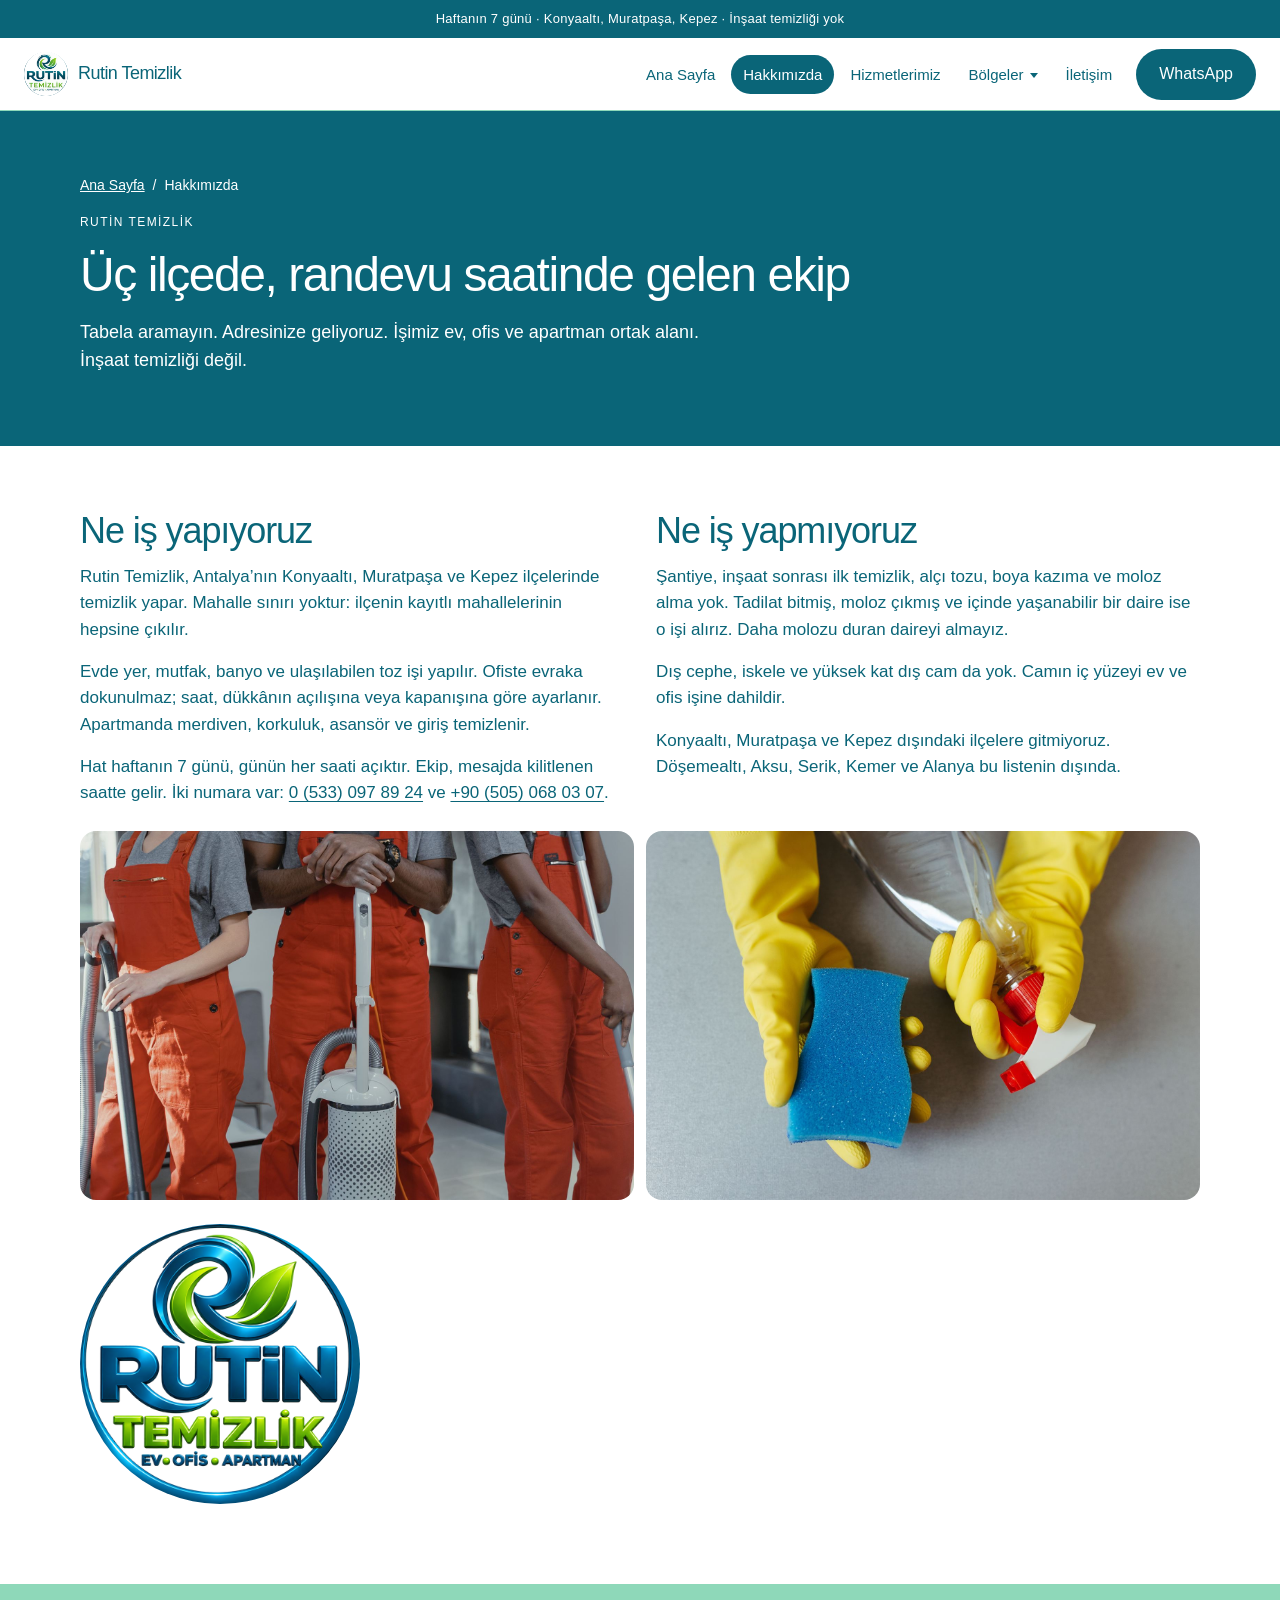
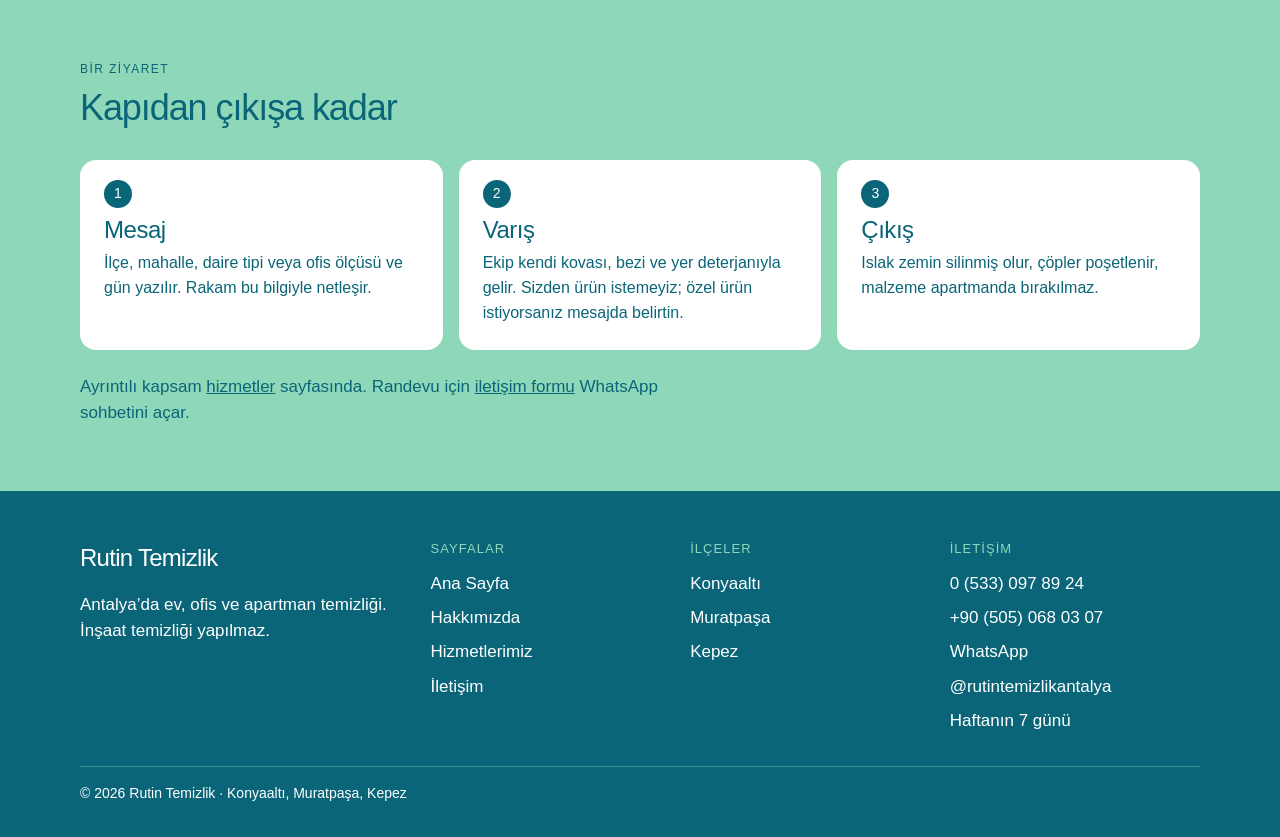
==== hakkimizda/index.html @ 401fe694 "Add files via upload" ====
<!DOCTYPE html>
<html lang="tr">
<head>
  <meta charset="utf-8">
  <meta name="viewport" content="width=device-width, initial-scale=1">
  <title>Hakkımızda | Rutin Temizlik Antalya</title>
  <meta name="description" content="Rutin Temizlik, Antalya’da Konyaaltı, Muratpaşa ve Kepez’de ev, ofis ve apartman temizliği yapar. Haftanın 7 günü.">
  <link rel="canonical" href="https://ALANADINIZ/hakkimizda/">
  <meta name="robots" content="index, follow">
  <meta name="theme-color" content="#0A6578">
  <meta property="og:type" content="website">
  <meta property="og:locale" content="tr_TR">
  <meta property="og:site_name" content="Rutin Temizlik">
  <meta property="og:title" content="Hakkımızda | Rutin Temizlik Antalya">
  <meta property="og:description" content="Rutin Temizlik, Antalya’da Konyaaltı, Muratpaşa ve Kepez’de ev, ofis ve apartman temizliği yapar. Haftanın 7 günü.">
  <meta property="og:url" content="https://ALANADINIZ/hakkimizda/">
  <meta property="og:image" content="https://ALANADINIZ/assets/images/temizlik-ekibi.jpg">
  <meta name="twitter:card" content="summary_large_image">
  <meta name="twitter:image" content="https://ALANADINIZ/assets/images/temizlik-ekibi.jpg">
  <meta name="twitter:title" content="Hakkımızda | Rutin Temizlik Antalya">
  <meta name="twitter:description" content="Rutin Temizlik, Antalya’da Konyaaltı, Muratpaşa ve Kepez’de ev, ofis ve apartman temizliği yapar. Haftanın 7 günü.">
  <link rel="icon" href="../assets/favicon.ico" sizes="any">
  <link rel="icon" type="image/png" sizes="32x32" href="../assets/favicon-32x32.png">
  <link rel="icon" type="image/png" sizes="16x16" href="../assets/favicon-16x16.png">
  <link rel="apple-touch-icon" href="../assets/apple-touch-icon.png">
  <link rel="manifest" href="../site.webmanifest">
  <link rel="stylesheet" href="../css/style.css">
  <script type="application/ld+json">
  {
    "@context": "https://schema.org",
    "@type": "BreadcrumbList",
    "itemListElement": [
      { "@type": "ListItem", "position": 1, "name": "Ana Sayfa", "item": "https://ALANADINIZ/" },
      { "@type": "ListItem", "position": 2, "name": "Hakkımızda", "item": "https://ALANADINIZ/hakkimizda/" }
    ]
  }
  </script>
</head>
<body data-page="about">
  <a class="skip" href="#icerik">İçeriğe geç</a>
  <div class="sticky-wrap">
    <p class="topbar">Haftanın 7 günü · Konyaaltı, Muratpaşa, Kepez · İnşaat temizliği yok</p>
    <header class="site-header">
      <a class="logo" href="../">
        <span class="logo-frame"><img src="../assets/logo-nav.png" width="192" height="192" alt=""></span>
        <span>Rutin Temizlik</span>
      </a>
      <button class="nav-toggle" type="button" aria-expanded="false" aria-controls="menu">Menü</button>
      <nav class="nav" id="menu" aria-label="Ana menü">
        <a href="../" data-nav="home">Ana Sayfa</a>
        <a href="../hakkimizda/" data-nav="about">Hakkımızda</a>
        <a href="../hizmetlerimiz/" data-nav="services">Hizmetlerimiz</a>
        <details class="nav-sub">
          <summary>Bölgeler</summary>
          <div class="nav-sub-panel">
            <a href="../konyaalti/" data-nav="konyaalti">Konyaaltı</a>
            <a href="../muratpasa/" data-nav="muratpasa">Muratpaşa</a>
            <a href="../kepez/" data-nav="kepez">Kepez</a>
          </div>
        </details>
        <a href="../iletisim/" data-nav="contact">İletişim</a>
      </nav>
      <a class="btn btn-fill header-cta" href="https://wa.me/905330978924" target="_blank" rel="noopener noreferrer">WhatsApp</a>
    </header>
  </div>
  <main id="icerik">
    <section class="page-hero">
      <div class="wrap">
        <nav class="breadcrumb" aria-label="Sayfa yolu">
          <a href="../">Ana Sayfa</a>
          <span aria-hidden="true">/</span>
          <span aria-current="page">Hakkımızda</span>
        </nav>
        <p class="eyebrow">Rutin Temizlik</p>
        <h1>Üç ilçede, randevu saatinde gelen ekip</h1>
        <p class="lede">Tabela aramayın. Adresinize geliyoruz. İşimiz ev, ofis ve apartman ortak alanı. İnşaat temizliği değil.</p>
      </div>
    </section>
    <section class="section band-paper">
      <div class="wrap two-col">
        <div class="prose">
          <h2>Ne iş yapıyoruz</h2>
          <p>Rutin Temizlik, Antalya’nın Konyaaltı, Muratpaşa ve Kepez ilçelerinde temizlik yapar. Mahalle sınırı yoktur: ilçenin kayıtlı mahallelerinin hepsine çıkılır.</p>
          <p>Evde yer, mutfak, banyo ve ulaşılabilen toz işi yapılır. Ofiste evraka dokunulmaz; saat, dükkânın açılışına veya kapanışına göre ayarlanır. Apartmanda merdiven, korkuluk, asansör ve giriş temizlenir.</p>
          <p>Hat haftanın 7 günü, günün her saati açıktır. Ekip, mesajda kilitlenen saatte gelir. İki numara var: <a href="tel:+905330978924">0 (533) 097 89 24</a> ve <a href="tel:+905050680307">+90 (505) 068 03 07</a>.</p>
        </div>
        <div class="prose">
          <h2>Ne iş yapmıyoruz</h2>
          <p>Şantiye, inşaat sonrası ilk temizlik, alçı tozu, boya kazıma ve moloz alma yok. Tadilat bitmiş, moloz çıkmış ve içinde yaşanabilir bir daire ise o işi alırız. Daha molozu duran daireyi almayız.</p>
          <p>Dış cephe, iskele ve yüksek kat dış cam da yok. Camın iç yüzeyi ev ve ofis işine dahildir.</p>
          <p>Konyaaltı, Muratpaşa ve Kepez dışındaki ilçelere gitmiyoruz. Döşemealtı, Aksu, Serik, Kemer ve Alanya bu listenin dışında.</p>
        </div>
      </div>
      <div class="wrap photo-row mt-24">
        <img src="../assets/images/temizlik-ekibi.jpg" width="1600" height="1067" alt="Turuncu tulumlu temizlik ekibi ve süpürgeler" loading="lazy">
        <img src="../assets/images/temizlik-malzemesi.jpg" width="1600" height="1067" alt="Sarı eldivende sünger ve sprey şişesi" loading="lazy">
      </div>
      <div class="wrap mt-24">
        <div class="brand-frame">
          <img src="../assets/logo-3d.png" width="800" height="800" alt="Rutin Temizlik logosu, ev ofis apartman">
        </div>
      </div>
    </section>
    <section class="section band-mist">
      <div class="wrap">
        <div class="section-head">
          <p class="kicker">Bir ziyaret</p>
          <h2>Kapıdan çıkışa kadar</h2>
        </div>
        <ol class="steps">
          <li class="step">
            <h3>Mesaj</h3>
            <p>İlçe, mahalle, daire tipi veya ofis ölçüsü ve gün yazılır. Rakam bu bilgiyle netleşir.</p>
          </li>
          <li class="step">
            <h3>Varış</h3>
            <p>Ekip kendi kovası, bezi ve yer deterjanıyla gelir. Sizden ürün istemeyiz; özel ürün istiyorsanız mesajda belirtin.</p>
          </li>
          <li class="step">
            <h3>Çıkış</h3>
            <p>Islak zemin silinmiş olur, çöpler poşetlenir, malzeme apartmanda bırakılmaz.</p>
          </li>
        </ol>
        <p class="narrow mt-24">Ayrıntılı kapsam <a href="../hizmetlerimiz/">hizmetler</a> sayfasında. Randevu için <a href="../iletisim/">iletişim formu</a> WhatsApp sohbetini açar.</p>
      </div>
    </section>
  </main>
  <footer class="site-footer">
    <div class="wrap footer-grid">
      <div>
        <p class="footer-brand">Rutin Temizlik</p>
        <p>Antalya’da ev, ofis ve apartman temizliği. İnşaat temizliği yapılmaz.</p>
      </div>
      <div>
        <p class="footer-title">Sayfalar</p>
        <ul>
          <li><a href="../">Ana Sayfa</a></li>
          <li><a href="../hakkimizda/">Hakkımızda</a></li>
          <li><a href="../hizmetlerimiz/">Hizmetlerimiz</a></li>
          <li><a href="../iletisim/">İletişim</a></li>
        </ul>
      </div>
      <div>
        <p class="footer-title">İlçeler</p>
        <ul>
          <li><a href="../konyaalti/">Konyaaltı</a></li>
          <li><a href="../muratpasa/">Muratpaşa</a></li>
          <li><a href="../kepez/">Kepez</a></li>
        </ul>
      </div>
      <div>
        <p class="footer-title">İletişim</p>
        <ul>
          <li><a href="tel:+905330978924">0 (533) 097 89 24</a></li>
          <li><a href="tel:+905050680307">+90 (505) 068 03 07</a></li>
          <li><a href="https://wa.me/905330978924" target="_blank" rel="noopener noreferrer">WhatsApp</a></li>
          <li><a href="https://www.instagram.com/rutintemizlikantalya/" target="_blank" rel="noopener noreferrer">@rutintemizlikantalya</a></li>
          <li>Haftanın 7 günü</li>
        </ul>
      </div>
    </div>
    <div class="wrap footer-bottom">
      <p>© <span data-year>2026</span> Rutin Temizlik · Konyaaltı, Muratpaşa, Kepez</p>
    </div>
  </footer>
  <div class="mobile-bar">
    <a class="btn btn-line" href="tel:+905330978924">Ara</a>
    <a class="btn btn-fill" href="https://wa.me/905330978924" target="_blank" rel="noopener noreferrer">WhatsApp</a>
  </div>
  <script src="../js/main.js" defer></script>
</body>
</html>
---- css/style.css ----
:root {
  --ink: #0a6578;
  --ink-deep: #084e5c;
  --mid: #4fbfa5;
  --mist: #8ed8b9;
  --paper: #ffffff;
  --max: 1120px;
  --radius-card: 16px;
  --radius-pill: 999px;
  --header-h: 72px;
  font-family: "Segoe UI", "Helvetica Neue", Arial, sans-serif;
  color: var(--ink);
  background: var(--paper);
  line-height: 1.55;
}

*,
*::before,
*::after {
  box-sizing: border-box;
}

html {
  scroll-behavior: smooth;
}

body {
  margin: 0;
  font-size: 17px;
  font-weight: 400;
  background: var(--paper);
  color: var(--ink);
}

img,
svg {
  max-width: 100%;
  height: auto;
}

h1,
h2,
h3,
p {
  margin: 0;
}

h1,
h2,
h3 {
  font-weight: 300;
  letter-spacing: -0.03em;
  line-height: 1.15;
}

h1 {
  font-size: clamp(32px, 5vw, 48px);
}

h2 {
  font-size: clamp(28px, 3vw, 36px);
}

h3 {
  font-size: 24px;
  letter-spacing: -0.02em;
}

p + p,
.prose p + p,
.prose ul + p,
.prose p + ul {
  margin-top: 16px;
}

a {
  color: var(--ink);
}

:focus-visible {
  outline: 2px solid var(--ink);
  outline-offset: 3px;
}

.hero :focus-visible,
.page-hero :focus-visible,
.band-ink :focus-visible,
.site-footer :focus-visible,
.topbar :focus-visible,
.mobile-bar :focus-visible {
  outline-color: var(--mist);
}

::selection {
  background: var(--mist);
  color: var(--ink);
}

.skip {
  position: absolute;
  left: 16px;
  top: -48px;
  z-index: 80;
  background: var(--mist);
  color: var(--ink);
  padding: 8px 14px;
  border-radius: var(--radius-pill);
  text-decoration: none;
}

.skip:focus {
  top: 8px;
}

.wrap {
  width: min(var(--max), calc(100% - 48px));
  margin-inline: auto;
}

.sticky-wrap {
  position: sticky;
  top: 0;
  z-index: 40;
  background: var(--paper);
  border-bottom: 1px solid var(--mist);
}

.topbar {
  margin: 0;
  background: var(--ink);
  color: var(--paper);
  text-align: center;
  font-size: 13px;
  font-weight: 500;
  letter-spacing: 0.02em;
  line-height: 1.4;
  padding: 10px 16px;
}

.site-header {
  display: flex;
  align-items: center;
  gap: 12px;
  min-height: var(--header-h);
  padding: 8px 24px;
  flex-wrap: wrap;
}

.logo {
  display: inline-flex;
  align-items: center;
  gap: 10px;
  text-decoration: none;
  color: var(--ink);
  font-weight: 500;
  font-size: 18px;
  letter-spacing: -0.03em;
}

.logo-frame {
  width: 44px;
  height: 44px;
  border-radius: 50%;
  overflow: hidden;
  flex: 0 0 auto;
  display: inline-grid;
}

.logo-frame img {
  width: 100%;
  height: 100%;
  object-fit: cover;
  transform: scale(1.14);
}

.brand-frame {
  width: min(100%, 280px);
  aspect-ratio: 1;
  border-radius: 50%;
  overflow: hidden;
  margin-bottom: 16px;
}

.brand-frame img {
  width: 100%;
  height: 100%;
  object-fit: cover;
  transform: scale(1.08);
}

.logo-ring {
  transform-origin: center;
  animation: dash 10s linear infinite;
}

.nav-toggle {
  margin-left: auto;
  border: 1.5px solid var(--ink);
  background: var(--paper);
  color: var(--ink);
  border-radius: var(--radius-pill);
  min-height: 44px;
  padding: 8px 16px;
  font: inherit;
  font-size: 15px;
  font-weight: 500;
  cursor: pointer;
}

.nav {
  display: flex;
  align-items: center;
  justify-content: flex-end;
  flex-wrap: wrap;
  gap: 4px;
  margin-left: auto;
  min-width: 0;
}

.nav a,
.nav-sub summary {
  text-decoration: none;
  color: var(--ink);
  font-size: 15px;
  font-weight: 500;
  padding: 8px 12px;
  border-radius: var(--radius-pill);
  list-style: none;
}

.nav a:hover,
.nav a[aria-current="page"],
.nav-sub summary:hover,
.nav-sub.is-here summary {
  background: var(--ink);
  color: var(--paper);
}

.nav-sub {
  position: relative;
}

.nav-sub summary {
  cursor: pointer;
}

.nav-sub summary::-webkit-details-marker {
  display: none;
}

.nav-sub summary::after {
  content: "";
  display: inline-block;
  width: 0;
  height: 0;
  margin-left: 6px;
  border-left: 4px solid transparent;
  border-right: 4px solid transparent;
  border-top: 5px solid currentColor;
  vertical-align: middle;
}

.nav-sub-panel {
  position: absolute;
  top: calc(100% + 8px);
  left: 0;
  min-width: 200px;
  background: var(--paper);
  border: 1.5px solid var(--mist);
  border-radius: var(--radius-card);
  padding: 8px;
  display: grid;
}

.nav-sub-panel a {
  display: block;
}

.header-cta {
  flex: 0 0 auto;
}

.btn {
  display: inline-flex;
  align-items: center;
  justify-content: center;
  gap: 8px;
  min-height: 48px;
  padding: 12px 22px;
  border-radius: var(--radius-pill);
  border: 1.5px solid transparent;
  font: inherit;
  font-size: 16px;
  font-weight: 500;
  text-decoration: none;
  cursor: pointer;
  background: transparent;
  color: var(--ink);
}

.btn svg {
  width: 18px;
  height: 18px;
  flex: 0 0 auto;
}

.btn-fill {
  background: var(--ink);
  color: var(--paper);
}

.btn-fill:hover {
  background: var(--ink-deep);
}

.btn-mint {
  background: var(--paper);
  color: var(--ink);
}

.btn-mint:hover {
  background: var(--mist);
}

.btn-ghost {
  border-color: var(--paper);
  color: var(--paper);
}

.btn-ghost:hover {
  background: var(--paper);
  color: var(--ink);
}

.btn-line {
  border-color: var(--ink);
  background: var(--paper);
  color: var(--ink);
}

.btn-line:hover {
  background: var(--mist);
}

.hero,
.page-hero {
  background: var(--ink);
  color: var(--paper);
  padding: 64px 0 72px;
}

.hero-grid {
  display: grid;
  gap: 40px;
  align-items: center;
}

.hero-copy,
.hero-art {
  min-width: 0;
}

.eyebrow {
  font-size: 12px;
  font-weight: 500;
  letter-spacing: 0.12em;
  text-transform: uppercase;
  color: var(--paper);
  margin-bottom: 16px;
}

.lede {
  margin-top: 16px;
  font-size: 18px;
  max-width: 62ch;
  color: var(--paper);
}

.page-hero .lede {
  color: var(--paper);
}

.pills {
  display: flex;
  flex-wrap: wrap;
  gap: 8px;
  margin-top: 24px;
}

.pills span {
  background: var(--paper);
  color: var(--ink);
  border-radius: var(--radius-pill);
  padding: 6px 12px;
  font-size: 13px;
  font-weight: 500;
}

.hero-actions,
.cta-actions {
  display: flex;
  flex-wrap: wrap;
  gap: 12px;
  margin-top: 28px;
}

.hero-art {
  display: grid;
  place-items: center;
  overflow: hidden;
}

.hero-art img {
  width: 100%;
  height: 100%;
  min-height: 320px;
  max-height: 560px;
  object-fit: cover;
  border-radius: 32px;
  animation: drift 18s ease-in-out infinite alternate;
}

.card-photo,
.photo-grid img,
.photo-row img,
.page-photo {
  width: 100%;
  aspect-ratio: 3 / 2;
  object-fit: cover;
  border-radius: 16px;
  display: block;
}

.card-photo {
  margin-bottom: 16px;
  aspect-ratio: 16 / 10;
}

.photo-grid,
.photo-row {
  display: grid;
  gap: 12px;
}

.photo-grid {
  grid-template-columns: repeat(auto-fill, minmax(220px, 1fr));
}

.ring-a,
.ring-b,
.logo-ring {
  stroke-linecap: round;
}

.ring-a {
  animation: dash 16s linear infinite;
}

.ring-b {
  animation: dash 11s linear infinite reverse;
}

.sweep {
  transform-box: view-box;
  transform-origin: 318px 214px;
  animation: sweep 3.4s ease-in-out infinite;
}

.bubbles circle {
  transform-box: fill-box;
  transform-origin: center;
  animation: float 5s ease-in infinite;
}

.b2 { animation-delay: 0.6s; }
.b3 { animation-delay: 1.2s; }
.b4 { animation-delay: 1.8s; }
.b5 { animation-delay: 2.3s; }

.section {
  padding: 64px 0;
}

.band-mist {
  background: var(--mist);
}

.band-ink {
  background: var(--ink);
  color: var(--paper);
}

.band-paper {
  background: var(--paper);
}

.section-head {
  max-width: 68ch;
  margin-bottom: 32px;
}

.section-head p,
.prose p {
  margin-top: 12px;
}

.kicker {
  font-size: 12px;
  font-weight: 500;
  letter-spacing: 0.12em;
  text-transform: uppercase;
  color: var(--ink);
  margin-bottom: 8px;
}

.band-ink .kicker,
.eyebrow {
  color: var(--paper);
}

.band-ink a:not(.btn) {
  color: var(--paper);
}

.mt-16 {
  margin-top: 16px;
}

.mt-24 {
  margin-top: 24px;
}

.cards,
.districts,
.steps {
  display: grid;
  gap: 16px;
}

.card,
.step,
.district-card {
  background: var(--paper);
  color: var(--ink);
  border-radius: var(--radius-card);
  padding: 24px;
}

.band-mist .card,
.band-mist .district-card {
  background: var(--paper);
}

.icon-badge {
  width: 44px;
  height: 44px;
  border-radius: var(--radius-pill);
  background: var(--mist);
  display: grid;
  place-items: center;
  margin-bottom: 16px;
}

.icon-badge svg {
  width: 22px;
  height: 22px;
}

.card h3,
.district-card h3,
.step h3 {
  margin-bottom: 8px;
}

.card p,
.district-card p,
.step p {
  font-size: 16px;
}

.card .more,
.district-card .more {
  display: inline-block;
  margin-top: 16px;
  font-weight: 500;
  text-underline-offset: 3px;
}

.steps {
  list-style: none;
  padding: 0;
  margin: 0;
  counter-reset: step;
}

.step {
  position: relative;
  padding-top: 56px;
}

.step::before {
  counter-increment: step;
  content: counter(step);
  position: absolute;
  top: 20px;
  left: 24px;
  width: 28px;
  height: 28px;
  border-radius: var(--radius-pill);
  background: var(--ink);
  color: var(--paper);
  font-size: 14px;
  font-weight: 500;
  display: grid;
  place-items: center;
}

.split {
  display: grid;
  gap: 32px;
}

.split ul {
  margin: 16px 0 0;
  padding-left: 18px;
}

.split li + li {
  margin-top: 8px;
}

.band-ink li::marker {
  color: var(--mist);
}

.faq {
  display: grid;
  gap: 8px;
}

.faq details {
  background: var(--paper);
  border-radius: var(--radius-card);
  padding: 8px 20px;
}

.band-mist .faq details {
  background: var(--paper);
}

.faq summary {
  cursor: pointer;
  font-weight: 500;
  padding: 12px 0;
}

.faq details p {
  margin: 0 0 16px;
  max-width: 75ch;
}

.cta-band {
  background: var(--mist);
  padding: 64px 0;
}

.cta-band h2 {
  max-width: 18ch;
}

.breadcrumb {
  display: flex;
  flex-wrap: wrap;
  gap: 8px;
  font-size: 14px;
  margin-bottom: 16px;
}

.breadcrumb a {
  color: var(--paper);
}

.breadcrumb span[aria-current="page"] {
  color: var(--paper);
}

.prose {
  max-width: 72ch;
}

.prose ul,
.prose ol {
  margin: 12px 0 0;
  padding-left: 18px;
}

.prose li + li {
  margin-top: 8px;
}

.prose a {
  text-underline-offset: 3px;
}

.two-col {
  display: grid;
  gap: 32px;
}

.mahalle-tools {
  display: flex;
  flex-wrap: wrap;
  gap: 12px 24px;
  align-items: end;
  justify-content: space-between;
  margin-bottom: 16px;
}

.mahalle-tools label {
  min-width: min(100%, 280px);
}

.mahalle-list {
  list-style: none;
  padding: 0;
  margin: 0;
  display: grid;
  grid-template-columns: repeat(auto-fill, minmax(190px, 1fr));
  gap: 8px;
}

.mahalle-list li {
  background: var(--paper);
  border-radius: var(--radius-pill);
  padding: 8px 14px;
  font-size: 15px;
}

.mahalle-list li[hidden] {
  display: none;
}

#mahalle-sonuc {
  font-size: 14px;
  margin: 0;
}

.form {
  display: grid;
  gap: 16px;
}

.form-grid {
  display: grid;
  gap: 16px;
}

label {
  display: flex;
  flex-direction: column;
  gap: 6px;
  font-size: 14px;
  font-weight: 500;
}

input,
select,
textarea {
  font: inherit;
  font-size: 16px;
  color: var(--ink);
  background: var(--paper);
  border: 1.5px solid var(--mid);
  border-radius: 8px;
  padding: 12px 14px;
  min-height: 48px;
  width: 100%;
  color-scheme: light;
}

textarea {
  min-height: 140px;
  resize: vertical;
}

input[aria-invalid="true"],
select[aria-invalid="true"],
textarea[aria-invalid="true"] {
  border-color: var(--ink);
  border-width: 2px;
}

.field-error {
  font-size: 13px;
  font-weight: 400;
  min-height: 1.2em;
}

.check {
  flex-direction: row;
  align-items: flex-start;
  gap: 10px;
  font-weight: 400;
}

.check input {
  width: 20px;
  height: 20px;
  min-height: 20px;
  margin-top: 2px;
}

.honeypot {
  position: absolute;
  left: -9999px;
  width: 1px;
  height: 1px;
  overflow: hidden;
}

.form-status {
  min-height: 1.4em;
  font-weight: 500;
}

.contact-cards {
  display: grid;
  gap: 16px;
}

.contact-cards a {
  font-weight: 500;
}

.site-footer {
  background: var(--ink);
  color: var(--paper);
  padding: 48px 0 32px;
}

.footer-grid {
  display: grid;
  gap: 32px;
}

.footer-brand {
  font-size: 24px;
  font-weight: 300;
  letter-spacing: -0.03em;
}

.footer-title {
  font-size: 13px;
  font-weight: 500;
  letter-spacing: 0.08em;
  text-transform: uppercase;
  color: var(--mist);
  margin-bottom: 12px;
}

.site-footer ul {
  list-style: none;
  padding: 0;
  margin: 0;
}

.site-footer li + li {
  margin-top: 8px;
}

.site-footer a {
  color: var(--paper);
  text-decoration: none;
}

.site-footer a:hover {
  text-decoration: underline;
  text-underline-offset: 3px;
}

.footer-bottom {
  margin-top: 32px;
  padding-top: 16px;
  border-top: 1px solid rgba(142, 216, 185, 0.4);
  font-size: 14px;
}

.mobile-bar {
  display: none;
}

.narrow {
  max-width: 68ch;
}

@media (min-width: 720px) {
  .cards,
  .steps {
    grid-template-columns: repeat(3, 1fr);
  }

  .districts,
  .contact-cards,
  .split,
  .two-col {
    grid-template-columns: 1fr 1fr;
  }

  .districts {
    grid-template-columns: repeat(3, 1fr);
  }

  .form-grid,
  .photo-row {
    grid-template-columns: 1fr 1fr;
  }

  .span-2 {
    grid-column: span 2;
  }

  .footer-grid {
    grid-template-columns: 1.4fr 1fr 1fr 1.1fr;
  }
}

@media (min-width: 900px) {
  .hero-grid {
    grid-template-columns: minmax(0, 1.15fr) minmax(0, 0.85fr);
  }

  .nav-toggle {
    display: none;
  }
}

@media (max-width: 1180px) {
  .header-cta {
    display: none;
  }
}

@media (max-width: 899px) {
  .header-cta {
    display: none;
  }

  .nav-toggle {
    display: inline-flex;
  }

  .nav {
    display: none;
    flex-basis: 100%;
    flex-direction: column;
    align-items: stretch;
    margin-left: 0;
    padding-bottom: 12px;
  }

  .nav.is-open {
    display: flex;
  }

  .nav-sub-panel {
    position: static;
    border: 0;
    padding: 0 0 0 8px;
    background: transparent;
  }

  .mobile-bar {
    display: grid;
    grid-template-columns: 1fr 1fr;
    gap: 8px;
    position: fixed;
    left: 0;
    right: 0;
    bottom: 0;
    z-index: 50;
    background: var(--paper);
    border-top: 1px solid var(--mist);
    padding: 8px 16px calc(8px + env(safe-area-inset-bottom));
  }

  .mobile-bar .btn {
    padding-inline: 12px;
  }

  body {
    padding-bottom: 76px;
  }
}

@media (prefers-reduced-motion: reduce) {
  html {
    scroll-behavior: auto;
  }

  *,
  *::before,
  *::after {
    animation: none !important;
    transition: none !important;
  }
}

@keyframes drift {
  from {
    transform: scale(1);
  }
  to {
    transform: scale(1.06);
  }
}

@keyframes dash {
  to {
    stroke-dashoffset: -420;
  }
}

@keyframes sweep {
  0%,
  100% {
    transform: translateX(0);
  }
  50% {
    transform: translateX(14px);
  }
}

@keyframes float {
  0% {
    transform: translateY(10px);
    opacity: 0.15;
  }
  25% {
    opacity: 1;
  }
  100% {
    transform: translateY(-64px);
    opacity: 0;
  }
}
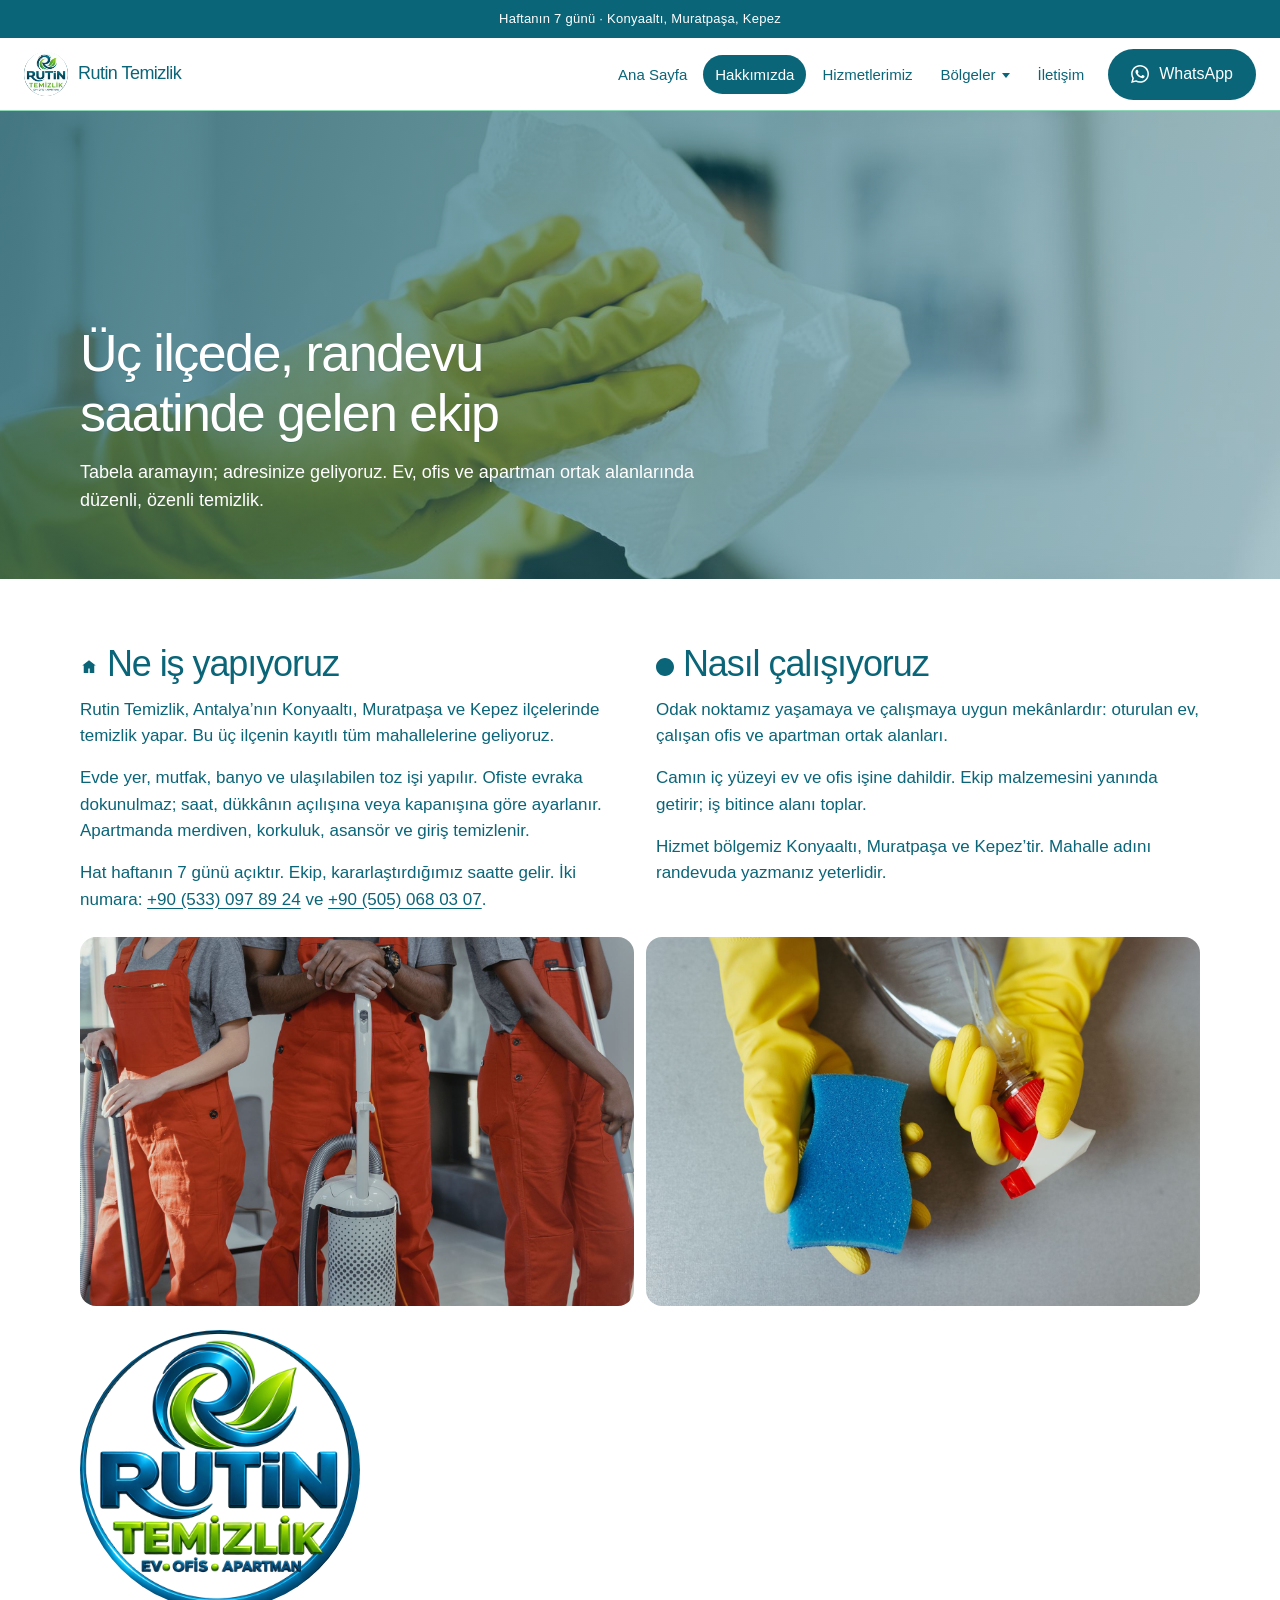
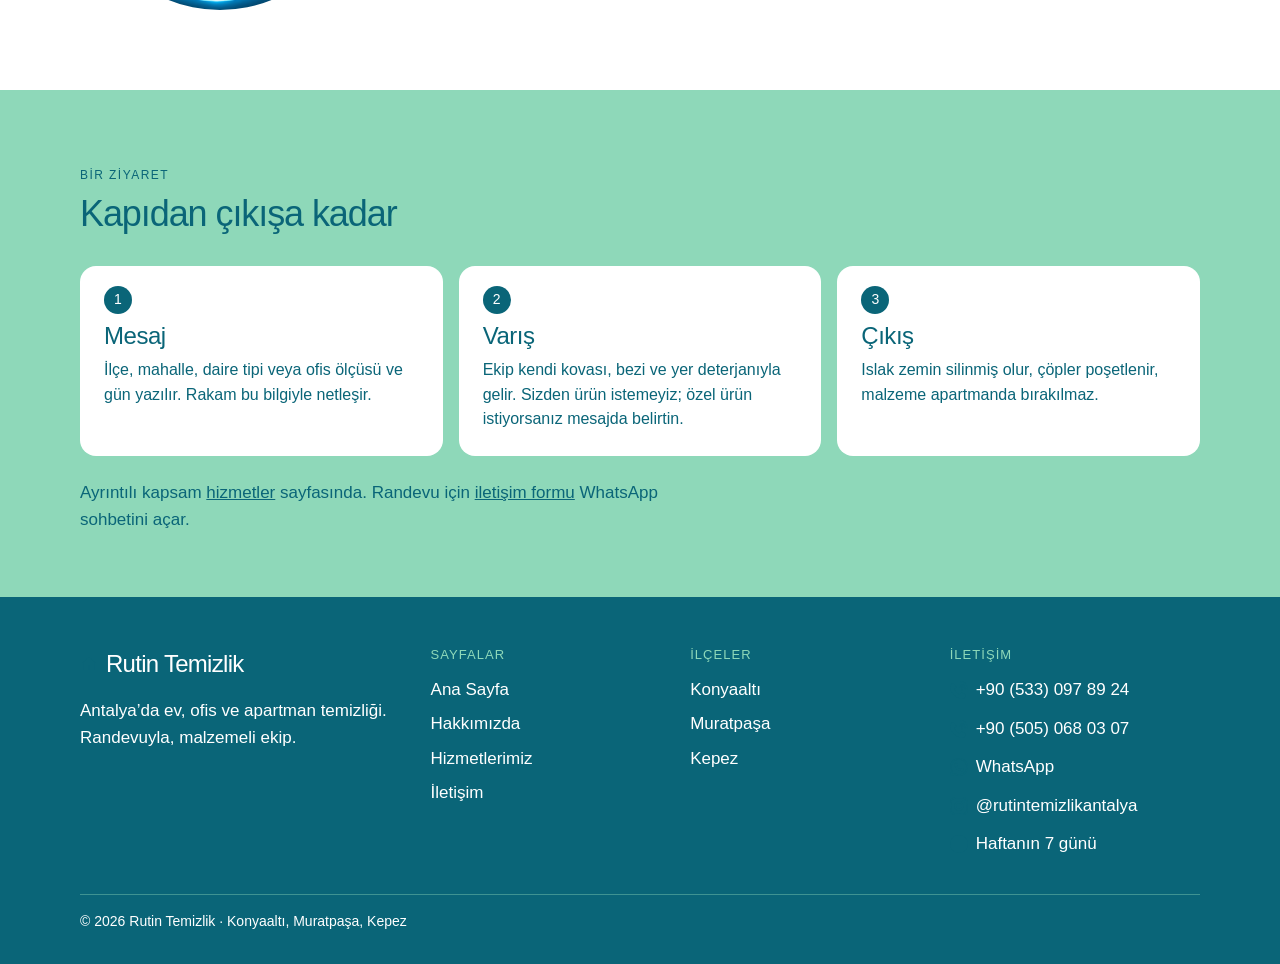
==== commit d51482ee: "Add files via upload" ====
--- a/hakkimizda/index.html
+++ b/hakkimizda/index.html
@@ -1,11 +1,11 @@
-<!DOCTYPE html>
+﻿<!DOCTYPE html>
 <html lang="tr">
 <head>
   <meta charset="utf-8">
   <meta name="viewport" content="width=device-width, initial-scale=1">
   <title>Hakkımızda | Rutin Temizlik Antalya</title>
   <meta name="description" content="Rutin Temizlik, Antalya’da Konyaaltı, Muratpaşa ve Kepez’de ev, ofis ve apartman temizliği yapar. Haftanın 7 günü.">
-  <link rel="canonical" href="https://ALANADINIZ/hakkimizda/">
+  <link rel="canonical" href="https://www.rutintemizlikantalya.com.tr/hakkimizda/">
   <meta name="robots" content="index, follow">
   <meta name="theme-color" content="#0A6578">
   <meta property="og:type" content="website">
@@ -13,10 +13,10 @@
   <meta property="og:site_name" content="Rutin Temizlik">
   <meta property="og:title" content="Hakkımızda | Rutin Temizlik Antalya">
   <meta property="og:description" content="Rutin Temizlik, Antalya’da Konyaaltı, Muratpaşa ve Kepez’de ev, ofis ve apartman temizliği yapar. Haftanın 7 günü.">
-  <meta property="og:url" content="https://ALANADINIZ/hakkimizda/">
-  <meta property="og:image" content="https://ALANADINIZ/assets/images/temizlik-ekibi.jpg">
+  <meta property="og:url" content="https://www.rutintemizlikantalya.com.tr/hakkimizda/">
+  <meta property="og:image" content="https://www.rutintemizlikantalya.com.tr/assets/images/page-hakkimizda.jpg">
   <meta name="twitter:card" content="summary_large_image">
-  <meta name="twitter:image" content="https://ALANADINIZ/assets/images/temizlik-ekibi.jpg">
+  <meta name="twitter:image" content="https://www.rutintemizlikantalya.com.tr/assets/images/page-hakkimizda.jpg">
   <meta name="twitter:title" content="Hakkımızda | Rutin Temizlik Antalya">
   <meta name="twitter:description" content="Rutin Temizlik, Antalya’da Konyaaltı, Muratpaşa ve Kepez’de ev, ofis ve apartman temizliği yapar. Haftanın 7 günü.">
   <link rel="icon" href="../assets/favicon.ico" sizes="any">
@@ -30,8 +30,8 @@
     "@context": "https://schema.org",
     "@type": "BreadcrumbList",
     "itemListElement": [
-      { "@type": "ListItem", "position": 1, "name": "Ana Sayfa", "item": "https://ALANADINIZ/" },
-      { "@type": "ListItem", "position": 2, "name": "Hakkımızda", "item": "https://ALANADINIZ/hakkimizda/" }
+      { "@type": "ListItem", "position": 1, "name": "Ana Sayfa", "item": "https://www.rutintemizlikantalya.com.tr/" },
+      { "@type": "ListItem", "position": 2, "name": "Hakkımızda", "item": "https://www.rutintemizlikantalya.com.tr/hakkimizda/" }
     ]
   }
   </script>
@@ -39,7 +39,7 @@
 <body data-page="about">
   <a class="skip" href="#icerik">İçeriğe geç</a>
   <div class="sticky-wrap">
-    <p class="topbar">Haftanın 7 günü · Konyaaltı, Muratpaşa, Kepez · İnşaat temizliği yok</p>
+    <p class="topbar">Haftanın 7 günü · Konyaaltı, Muratpaşa, Kepez</p>
     <header class="site-header">
       <a class="logo" href="../">
         <span class="logo-frame"><img src="../assets/logo-nav.png" width="192" height="192" alt=""></span>
@@ -60,35 +60,31 @@
         </details>
         <a href="../iletisim/" data-nav="contact">İletişim</a>
       </nav>
-      <a class="btn btn-fill header-cta" href="https://wa.me/905330978924" target="_blank" rel="noopener noreferrer">WhatsApp</a>
+      <a class="btn btn-fill header-cta" href="https://wa.me/905330978924" target="_blank" rel="noopener noreferrer"><img class="icon" src="../assets/icons/whatsapp.svg" width="18" height="18" alt=""> WhatsApp</a>
     </header>
   </div>
   <main id="icerik">
-    <section class="page-hero">
+    <section class="page-hero page-hero--media" aria-labelledby="sayfa-baslik">
+      <img class="page-hero__media" src="../assets/images/page-hakkimizda.jpg" width="1600" height="1067" alt="Temizlik ekibi">
+      <div class="page-hero__veil" aria-hidden="true"></div>
       <div class="wrap">
-        <nav class="breadcrumb" aria-label="Sayfa yolu">
-          <a href="../">Ana Sayfa</a>
-          <span aria-hidden="true">/</span>
-          <span aria-current="page">Hakkımızda</span>
-        </nav>
-        <p class="eyebrow">Rutin Temizlik</p>
-        <h1>Üç ilçede, randevu saatinde gelen ekip</h1>
-        <p class="lede">Tabela aramayın. Adresinize geliyoruz. İşimiz ev, ofis ve apartman ortak alanı. İnşaat temizliği değil.</p>
+        <h1 id="sayfa-baslik">Üç ilçede, randevu saatinde gelen ekip</h1>
+        <p class="lede">Tabela aramayın; adresinize geliyoruz. Ev, ofis ve apartman ortak alanlarında düzenli, özenli temizlik.</p>
       </div>
     </section>
-    <section class="section band-paper">
+    <section class="section reveal band-paper">
       <div class="wrap two-col">
         <div class="prose">
-          <h2>Ne iş yapıyoruz</h2>
-          <p>Rutin Temizlik, Antalya’nın Konyaaltı, Muratpaşa ve Kepez ilçelerinde temizlik yapar. Mahalle sınırı yoktur: ilçenin kayıtlı mahallelerinin hepsine çıkılır.</p>
+          <h2><img class="icon icon-ink" src="../assets/icons/home.svg" width="22" height="22" alt=""> Ne iş yapıyoruz</h2>
+          <p>Rutin Temizlik, Antalya’nın Konyaaltı, Muratpaşa ve Kepez ilçelerinde temizlik yapar. Bu üç ilçenin kayıtlı tüm mahallelerine geliyoruz.</p>
           <p>Evde yer, mutfak, banyo ve ulaşılabilen toz işi yapılır. Ofiste evraka dokunulmaz; saat, dükkânın açılışına veya kapanışına göre ayarlanır. Apartmanda merdiven, korkuluk, asansör ve giriş temizlenir.</p>
-          <p>Hat haftanın 7 günü, günün her saati açıktır. Ekip, mesajda kilitlenen saatte gelir. İki numara var: <a href="tel:+905330978924">0 (533) 097 89 24</a> ve <a href="tel:+905050680307">+90 (505) 068 03 07</a>.</p>
+          <p>Hat haftanın 7 günü açıktır. Ekip, kararlaştırdığımız saatte gelir. İki numara: <a href="tel:+905330978924">+90 (533) 097 89 24</a> ve <a href="tel:+905050680307">+90 (505) 068 03 07</a>.</p>
         </div>
         <div class="prose">
-          <h2>Ne iş yapmıyoruz</h2>
-          <p>Şantiye, inşaat sonrası ilk temizlik, alçı tozu, boya kazıma ve moloz alma yok. Tadilat bitmiş, moloz çıkmış ve içinde yaşanabilir bir daire ise o işi alırız. Daha molozu duran daireyi almayız.</p>
-          <p>Dış cephe, iskele ve yüksek kat dış cam da yok. Camın iç yüzeyi ev ve ofis işine dahildir.</p>
-          <p>Konyaaltı, Muratpaşa ve Kepez dışındaki ilçelere gitmiyoruz. Döşemealtı, Aksu, Serik, Kemer ve Alanya bu listenin dışında.</p>
+          <h2><img class="icon icon-ink" src="../assets/icons/clock.svg" width="22" height="22" alt=""> Nasıl çalışıyoruz</h2>
+          <p>Odak noktamız yaşamaya ve çalışmaya uygun mekânlardır: oturulan ev, çalışan ofis ve apartman ortak alanları.</p>
+          <p>Camın iç yüzeyi ev ve ofis işine dahildir. Ekip malzemesini yanında getirir; iş bitince alanı toplar.</p>
+          <p>Hizmet bölgemiz Konyaaltı, Muratpaşa ve Kepez’tir. Mahalle adını randevuda yazmanız yeterlidir.</p>
         </div>
       </div>
       <div class="wrap photo-row mt-24">
@@ -101,7 +97,7 @@
         </div>
       </div>
     </section>
-    <section class="section band-mist">
+    <section class="section reveal band-mist">
       <div class="wrap">
         <div class="section-head">
           <p class="kicker">Bir ziyaret</p>
@@ -128,8 +124,8 @@
   <footer class="site-footer">
     <div class="wrap footer-grid">
       <div>
-        <p class="footer-brand">Rutin Temizlik</p>
-        <p>Antalya’da ev, ofis ve apartman temizliği. İnşaat temizliği yapılmaz.</p>
+        <p class="footer-brand contact-line"><img class="icon" src="../assets/icons/home.svg" width="18" height="18" alt=""> Rutin Temizlik</p>
+        <p>Antalya’da ev, ofis ve apartman temizliği. Randevuyla, malzemeli ekip.</p>
       </div>
       <div>
         <p class="footer-title">Sayfalar</p>
@@ -151,11 +147,11 @@
       <div>
         <p class="footer-title">İletişim</p>
         <ul>
-          <li><a href="tel:+905330978924">0 (533) 097 89 24</a></li>
-          <li><a href="tel:+905050680307">+90 (505) 068 03 07</a></li>
-          <li><a href="https://wa.me/905330978924" target="_blank" rel="noopener noreferrer">WhatsApp</a></li>
-          <li><a href="https://www.instagram.com/rutintemizlikantalya/" target="_blank" rel="noopener noreferrer">@rutintemizlikantalya</a></li>
-          <li>Haftanın 7 günü</li>
+          <li><a class="contact-line" href="tel:+905330978924"><img class="icon" src="../assets/icons/phone.svg" width="18" height="18" alt=""> +90 (533) 097 89 24</a></li>
+          <li><a class="contact-line" href="tel:+905050680307"><img class="icon" src="../assets/icons/phone.svg" width="18" height="18" alt=""> +90 (505) 068 03 07</a></li>
+          <li><a class="contact-line" href="https://wa.me/905330978924" target="_blank" rel="noopener noreferrer"><img class="icon" src="../assets/icons/whatsapp.svg" width="18" height="18" alt=""> WhatsApp</a></li>
+          <li><a class="contact-line" href="https://www.instagram.com/rutintemizlikantalya/" target="_blank" rel="noopener noreferrer"><img class="icon" src="../assets/icons/instagram.svg" width="18" height="18" alt=""> @rutintemizlikantalya</a></li>
+          <li><span class="contact-line"><img class="icon" src="../assets/icons/clock.svg" width="18" height="18" alt=""> Haftanın 7 günü</span></li>
         </ul>
       </div>
     </div>
@@ -163,9 +159,9 @@
       <p>© <span data-year>2026</span> Rutin Temizlik · Konyaaltı, Muratpaşa, Kepez</p>
     </div>
   </footer>
-  <div class="mobile-bar">
-    <a class="btn btn-line" href="tel:+905330978924">Ara</a>
-    <a class="btn btn-fill" href="https://wa.me/905330978924" target="_blank" rel="noopener noreferrer">WhatsApp</a>
+    <div class="mobile-bar">
+    <a class="btn btn-line" href="tel:+905330978924"><img class="icon" src="../assets/icons/phone.svg" width="18" height="18" alt=""> Ara</a>
+    <a class="btn btn-fill" href="https://wa.me/905330978924" target="_blank" rel="noopener noreferrer"><img class="icon" src="../assets/icons/whatsapp.svg" width="18" height="18" alt=""> WhatsApp</a>
   </div>
   <script src="../js/main.js" defer></script>
 </body>
--- a/css/style.css
+++ b/css/style.css
@@ -4,10 +4,12 @@
   --mid: #4fbfa5;
   --mist: #8ed8b9;
   --paper: #ffffff;
+  --ink-soft: rgba(10, 101, 120, 0.08);
   --max: 1120px;
   --radius-card: 16px;
   --radius-pill: 999px;
   --header-h: 72px;
+  --font-display: "Segoe UI Semilight", "Segoe UI", "Helvetica Neue", Arial, sans-serif;
   font-family: "Segoe UI", "Helvetica Neue", Arial, sans-serif;
   color: var(--ink);
   background: var(--paper);
@@ -48,13 +50,14 @@
 h1,
 h2,
 h3 {
+  font-family: var(--font-display);
   font-weight: 300;
   letter-spacing: -0.03em;
   line-height: 1.15;
 }
 
 h1 {
-  font-size: clamp(32px, 5vw, 48px);
+  font-size: clamp(30px, 5.2vw, 52px);
 }
 
 h2 {
@@ -298,10 +301,54 @@
   color: var(--ink);
 }
 
-.btn svg {
+.btn svg,
+.btn .icon,
+.icon {
   width: 18px;
   height: 18px;
   flex: 0 0 auto;
+  display: inline-block;
+  vertical-align: middle;
+}
+
+.icon-lg {
+  width: 28px;
+  height: 28px;
+}
+
+.icon-ink {
+  color: var(--ink);
+}
+
+.icon-paper {
+  color: var(--paper);
+}
+
+.btn .icon {
+  margin-inline-end: 2px;
+}
+
+.btn-fill .icon,
+.btn-ghost .icon,
+.mobile-bar .btn-fill .icon,
+.icon-badge .icon,
+.band-ink .icon,
+.scrub-copy .btn-ghost .icon {
+  filter: brightness(0) invert(1);
+}
+
+.btn-mint .icon,
+.btn-line .icon,
+.icon-ink,
+.contact-line .icon,
+.mobile-bar .btn-line .icon {
+  filter: none;
+}
+
+.band-ink .contact-line .icon,
+.band-ink h2 .icon,
+.scrub-copy .contact-line .icon {
+  filter: brightness(0) invert(1);
 }
 
 .btn-fill {
@@ -347,6 +394,214 @@
   background: var(--ink);
   color: var(--paper);
   padding: 64px 0 72px;
+}
+
+/* Ana sayfa: scroll-scrub video (kaydırınca sarma) */
+.scrub {
+  position: relative;
+  height: 280vh;
+  background: var(--ink-deep);
+}
+
+.scrub-sticky {
+  position: sticky;
+  top: 0;
+  height: 100dvh;
+  min-height: 520px;
+  overflow: hidden;
+  display: grid;
+  place-items: end stretch;
+  background: var(--ink-deep);
+}
+
+.scrub-video {
+  position: absolute;
+  inset: 0;
+  z-index: 0;
+  width: 100%;
+  height: 100%;
+  object-fit: cover;
+  pointer-events: none;
+}
+
+.scrub-veil {
+  position: absolute;
+  inset: 0;
+  z-index: 1;
+  background:
+    linear-gradient(180deg, rgba(8, 78, 92, 0.35) 0%, rgba(8, 78, 92, 0.12) 40%, rgba(8, 78, 92, 0.58) 100%);
+  pointer-events: none;
+}
+
+.scrub-copy {
+  position: relative;
+  z-index: 2;
+  padding: 48px 0 64px;
+  color: var(--paper);
+  max-width: 42rem;
+}
+
+.scrub-copy .eyebrow {
+  color: var(--mist);
+}
+
+.scrub-copy .lede {
+  color: rgba(255, 255, 255, 0.92);
+}
+
+.scrub-hint {
+  margin-top: 20px;
+  font-size: 13px;
+  letter-spacing: 0.06em;
+  text-transform: uppercase;
+  color: rgba(255, 255, 255, 0.75);
+}
+
+/* İç sayfa header: fotoğraf üstüne yazı */
+.page-hero--media {
+  position: relative;
+  isolation: isolate;
+  overflow: hidden;
+  padding: 0;
+  min-height: clamp(320px, 52vh, 520px);
+  display: grid;
+  align-items: end;
+}
+
+.page-hero__media {
+  position: absolute;
+  inset: 0;
+  width: 100%;
+  height: 100%;
+  object-fit: cover;
+  z-index: 0;
+}
+
+.page-hero__veil {
+  position: absolute;
+  inset: 0;
+  z-index: 1;
+  background:
+    linear-gradient(105deg, rgba(8, 78, 92, 0.72) 0%, rgba(10, 101, 120, 0.45) 52%, rgba(10, 101, 120, 0.28) 100%);
+  pointer-events: none;
+}
+
+.page-hero--media .wrap {
+  position: relative;
+  z-index: 2;
+  padding: 88px 0 64px;
+  width: min(var(--max), calc(100% - 48px));
+}
+
+.page-hero--media h1 {
+  text-shadow: 0 1px 0 rgba(8, 78, 92, 0.25);
+  max-width: 18ch;
+}
+
+.search-field {
+  display: grid;
+  gap: 8px;
+}
+
+.search-field__wrap {
+  position: relative;
+  display: block;
+}
+
+.search-field__icon {
+  position: absolute;
+  left: 14px;
+  top: 50%;
+  transform: translateY(-50%);
+  pointer-events: none;
+  width: 18px;
+  height: 18px;
+}
+
+.search-field__wrap input {
+  width: 100%;
+  min-height: 48px;
+  padding: 12px 14px 12px 44px;
+  border: 1.5px solid var(--mist);
+  border-radius: var(--radius-pill);
+  font: inherit;
+  color: var(--ink);
+  background: var(--paper);
+}
+
+.search-field__wrap input:focus {
+  outline: 2px solid var(--ink);
+  outline-offset: 2px;
+}
+
+/* Kaydırınca beliren konteynırlar */
+.reveal {
+  opacity: 0;
+  transform: translateY(28px);
+  transition: opacity 0.7s ease, transform 0.7s ease;
+}
+
+.reveal.is-in {
+  opacity: 1;
+  transform: none;
+}
+
+.card,
+.district-card,
+.step,
+.feature-icons article {
+  transition: transform 0.35s ease, border-color 0.35s ease;
+}
+
+.card:hover,
+.district-card:hover {
+  transform: translateY(-4px);
+}
+
+.photo-grid img,
+.photo-row img,
+.page-photo,
+.card-photo {
+  transition: transform 0.6s ease;
+}
+
+.photo-grid img:hover,
+.photo-row img:hover {
+  transform: scale(1.02);
+}
+
+.feature-icons {
+  display: grid;
+  gap: 16px;
+  margin-top: 28px;
+}
+
+.feature-icons article {
+  display: grid;
+  grid-template-columns: 44px 1fr;
+  gap: 14px;
+  align-items: start;
+}
+
+.feature-icons .icon-badge {
+  width: 44px;
+  height: 44px;
+  border-radius: 50%;
+  background: var(--ink);
+  color: var(--paper);
+  display: grid;
+  place-items: center;
+}
+
+.feature-icons .icon-badge .icon {
+  width: 22px;
+  height: 22px;
+}
+
+.contact-line {
+  display: inline-flex;
+  align-items: center;
+  gap: 8px;
 }
 
 .hero-grid {
@@ -894,6 +1149,10 @@
 }
 
 @media (min-width: 720px) {
+  .feature-icons {
+    grid-template-columns: repeat(3, 1fr);
+  }
+
   .cards,
   .steps {
     grid-template-columns: repeat(3, 1fr);
@@ -1003,6 +1262,28 @@
     animation: none !important;
     transition: none !important;
   }
+
+  .scrub {
+    height: auto;
+  }
+
+  .scrub-sticky {
+    position: relative;
+    height: min(72vh, 640px);
+  }
+
+  .reveal {
+    opacity: 1;
+    transform: none;
+    transition: none;
+  }
+
+  .card:hover,
+  .district-card:hover,
+  .photo-grid img:hover,
+  .photo-row img:hover {
+    transform: none;
+  }
 }
 
 @keyframes drift {
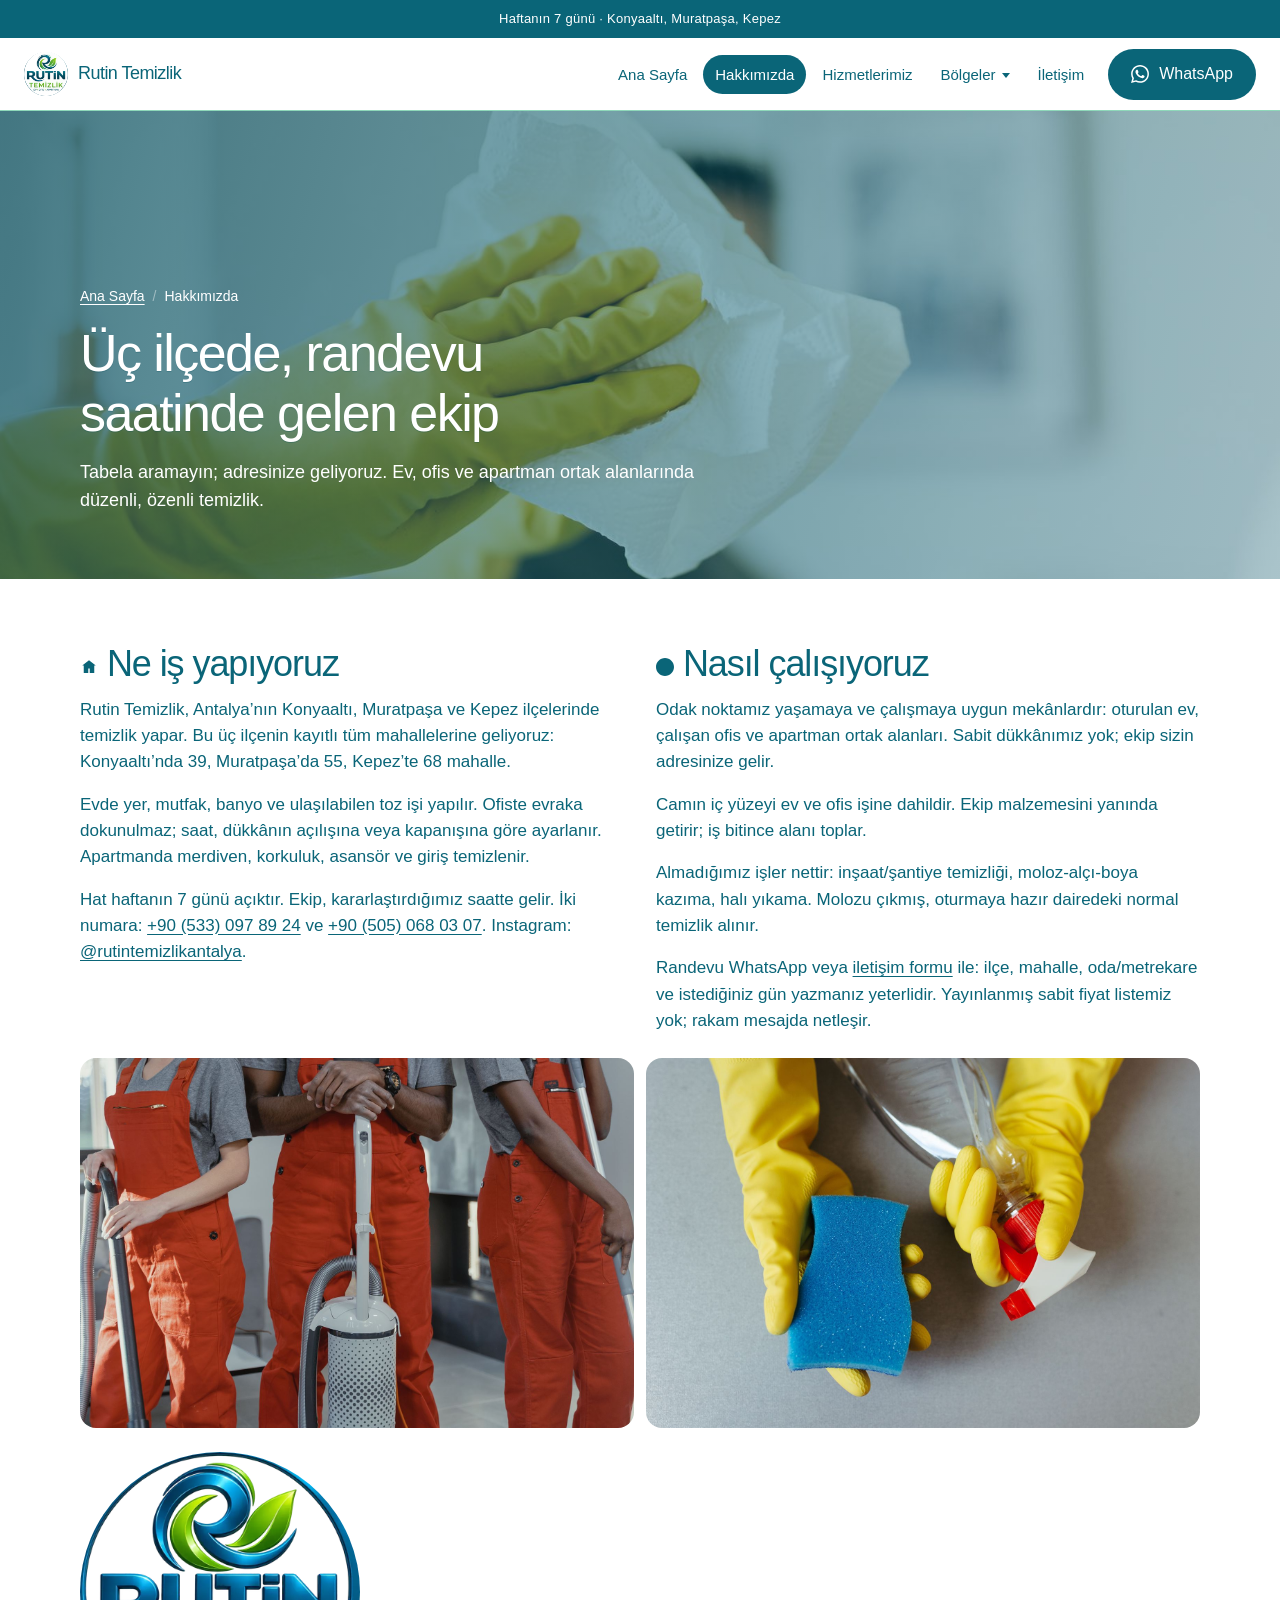
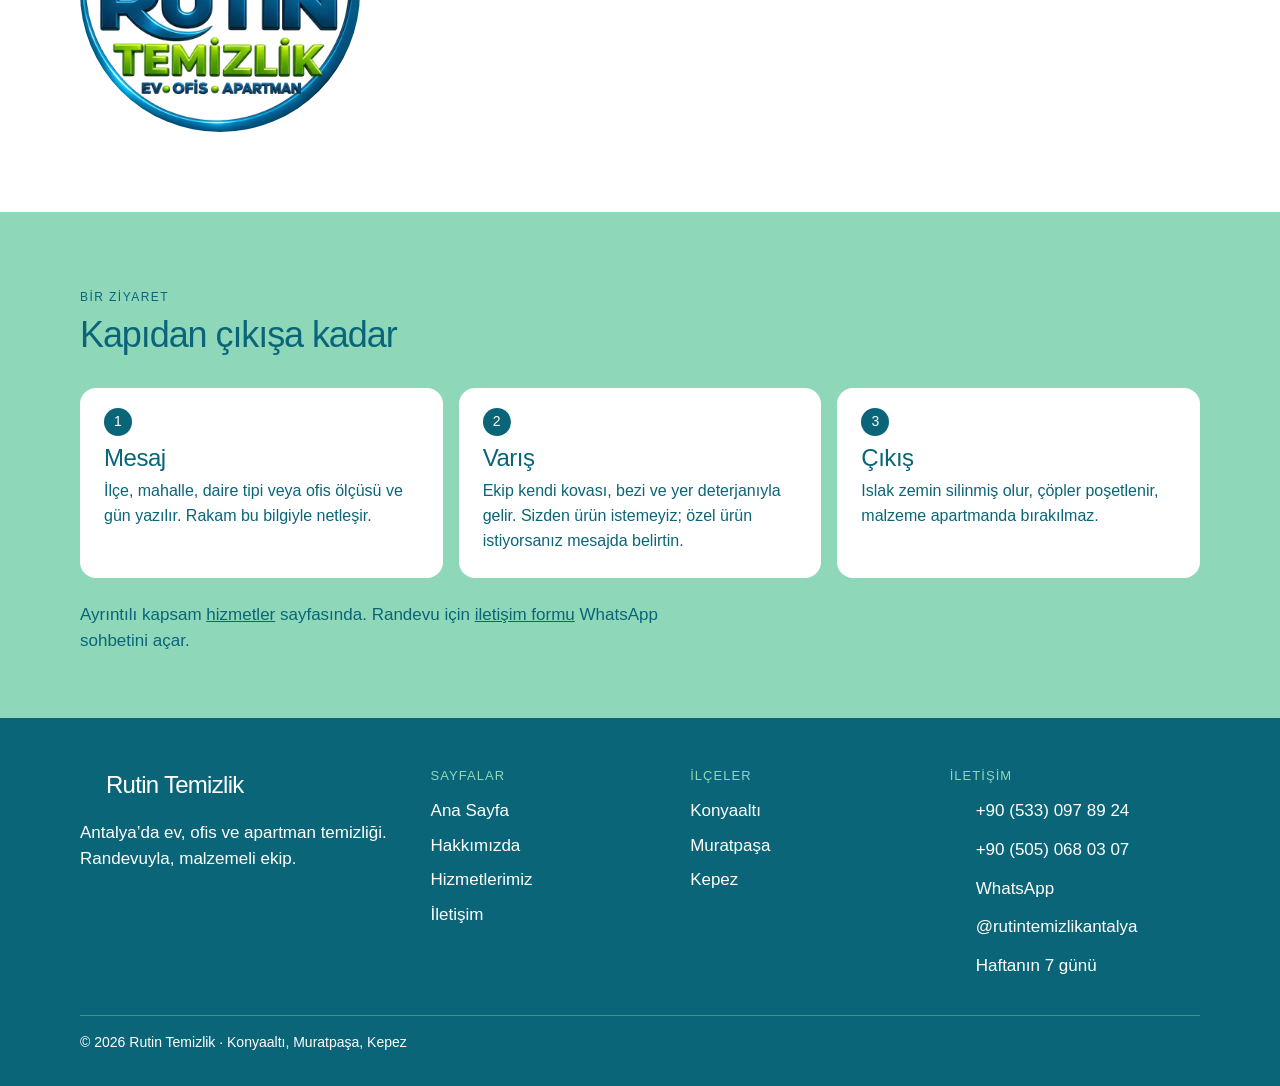
==== commit f94dff1b: "Add files via upload" ====
--- a/hakkimizda/index.html
+++ b/hakkimizda/index.html
@@ -15,6 +15,9 @@
   <meta property="og:description" content="Rutin Temizlik, Antalya’da Konyaaltı, Muratpaşa ve Kepez’de ev, ofis ve apartman temizliği yapar. Haftanın 7 günü.">
   <meta property="og:url" content="https://www.rutintemizlikantalya.com.tr/hakkimizda/">
   <meta property="og:image" content="https://www.rutintemizlikantalya.com.tr/assets/images/page-hakkimizda.jpg">
+  <meta property="og:image:alt" content="Rutin Temizlik ekibi — Antalya ev ve ofis temizliği">
+  <meta property="og:image:width" content="1600">
+  <meta property="og:image:height" content="1067">
   <meta name="twitter:card" content="summary_large_image">
   <meta name="twitter:image" content="https://www.rutintemizlikantalya.com.tr/assets/images/page-hakkimizda.jpg">
   <meta name="twitter:title" content="Hakkımızda | Rutin Temizlik Antalya">
@@ -65,9 +68,14 @@
   </div>
   <main id="icerik">
     <section class="page-hero page-hero--media" aria-labelledby="sayfa-baslik">
-      <img class="page-hero__media" src="../assets/images/page-hakkimizda.jpg" width="1600" height="1067" alt="Temizlik ekibi">
+      <img class="page-hero__media" src="../assets/images/page-hakkimizda.jpg" width="1600" height="1067" alt="Turuncu tulumlu Rutin Temizlik ekibi süpürge ve bezlerle">
       <div class="page-hero__veil" aria-hidden="true"></div>
       <div class="wrap">
+        <nav class="breadcrumb" aria-label="Sayfa yolu">
+          <a href="../">Ana Sayfa</a>
+          <span class="breadcrumb__sep" aria-hidden="true">/</span>
+          <span aria-current="page">Hakkımızda</span>
+        </nav>
         <h1 id="sayfa-baslik">Üç ilçede, randevu saatinde gelen ekip</h1>
         <p class="lede">Tabela aramayın; adresinize geliyoruz. Ev, ofis ve apartman ortak alanlarında düzenli, özenli temizlik.</p>
       </div>
@@ -76,15 +84,16 @@
       <div class="wrap two-col">
         <div class="prose">
           <h2><img class="icon icon-ink" src="../assets/icons/home.svg" width="22" height="22" alt=""> Ne iş yapıyoruz</h2>
-          <p>Rutin Temizlik, Antalya’nın Konyaaltı, Muratpaşa ve Kepez ilçelerinde temizlik yapar. Bu üç ilçenin kayıtlı tüm mahallelerine geliyoruz.</p>
+          <p>Rutin Temizlik, Antalya’nın Konyaaltı, Muratpaşa ve Kepez ilçelerinde temizlik yapar. Bu üç ilçenin kayıtlı tüm mahallelerine geliyoruz: Konyaaltı’nda 39, Muratpaşa’da 55, Kepez’te 68 mahalle.</p>
           <p>Evde yer, mutfak, banyo ve ulaşılabilen toz işi yapılır. Ofiste evraka dokunulmaz; saat, dükkânın açılışına veya kapanışına göre ayarlanır. Apartmanda merdiven, korkuluk, asansör ve giriş temizlenir.</p>
-          <p>Hat haftanın 7 günü açıktır. Ekip, kararlaştırdığımız saatte gelir. İki numara: <a href="tel:+905330978924">+90 (533) 097 89 24</a> ve <a href="tel:+905050680307">+90 (505) 068 03 07</a>.</p>
+          <p>Hat haftanın 7 günü açıktır. Ekip, kararlaştırdığımız saatte gelir. İki numara: <a href="tel:+905330978924">+90 (533) 097 89 24</a> ve <a href="tel:+905050680307">+90 (505) 068 03 07</a>. Instagram: <a href="https://www.instagram.com/rutintemizlikantalya/" target="_blank" rel="noopener noreferrer">@rutintemizlikantalya</a>.</p>
         </div>
         <div class="prose">
           <h2><img class="icon icon-ink" src="../assets/icons/clock.svg" width="22" height="22" alt=""> Nasıl çalışıyoruz</h2>
-          <p>Odak noktamız yaşamaya ve çalışmaya uygun mekânlardır: oturulan ev, çalışan ofis ve apartman ortak alanları.</p>
+          <p>Odak noktamız yaşamaya ve çalışmaya uygun mekânlardır: oturulan ev, çalışan ofis ve apartman ortak alanları. Sabit dükkânımız yok; ekip sizin adresinize gelir.</p>
           <p>Camın iç yüzeyi ev ve ofis işine dahildir. Ekip malzemesini yanında getirir; iş bitince alanı toplar.</p>
-          <p>Hizmet bölgemiz Konyaaltı, Muratpaşa ve Kepez’tir. Mahalle adını randevuda yazmanız yeterlidir.</p>
+          <p>Almadığımız işler nettir: inşaat/şantiye temizliği, moloz-alçı-boya kazıma, halı yıkama. Molozu çıkmış, oturmaya hazır dairedeki normal temizlik alınır.</p>
+          <p>Randevu WhatsApp veya <a href="../iletisim/">iletişim formu</a> ile: ilçe, mahalle, oda/metrekare ve istediğiniz gün yazmanız yeterlidir. Yayınlanmış sabit fiyat listemiz yok; rakam mesajda netleşir.</p>
         </div>
       </div>
       <div class="wrap photo-row mt-24">
@@ -93,7 +102,10 @@
       </div>
       <div class="wrap mt-24">
         <div class="brand-frame">
-          <img src="../assets/logo-3d.png" width="800" height="800" alt="Rutin Temizlik logosu, ev ofis apartman">
+          <picture>
+            <source srcset="../assets/logo-3d.webp" type="image/webp">
+            <img src="../assets/logo-3d.png" width="800" height="800" alt="Rutin Temizlik logosu, ev ofis apartman" loading="lazy">
+          </picture>
         </div>
       </div>
     </section>
--- a/css/style.css
+++ b/css/style.css
@@ -333,7 +333,7 @@
 .mobile-bar .btn-fill .icon,
 .icon-badge .icon,
 .band-ink .icon,
-.scrub-copy .btn-ghost .icon {
+.home-hero__copy .btn-ghost .icon {
   filter: brightness(0) invert(1);
 }
 
@@ -347,7 +347,7 @@
 
 .band-ink .contact-line .icon,
 .band-ink h2 .icon,
-.scrub-copy .contact-line .icon {
+.home-hero__copy .contact-line .icon {
   filter: brightness(0) invert(1);
 }
 
@@ -396,25 +396,19 @@
   padding: 64px 0 72px;
 }
 
-/* Ana sayfa: scroll-scrub video (kaydırınca sarma) */
-.scrub {
+/* Ana sayfa: otomatik oynayan header video */
+.home-hero {
   position: relative;
-  height: 280vh;
+  isolation: isolate;
+  overflow: hidden;
+  min-height: min(100dvh, 760px);
+  min-height: 560px;
+  display: grid;
+  align-items: end;
   background: var(--ink-deep);
 }
 
-.scrub-sticky {
-  position: sticky;
-  top: 0;
-  height: 100dvh;
-  min-height: 520px;
-  overflow: hidden;
-  display: grid;
-  place-items: end stretch;
-  background: var(--ink-deep);
-}
-
-.scrub-video {
+.home-hero__media {
   position: absolute;
   inset: 0;
   z-index: 0;
@@ -422,39 +416,32 @@
   height: 100%;
   object-fit: cover;
   pointer-events: none;
-}
-
-.scrub-veil {
+  background: var(--ink-deep);
+}
+
+.home-hero__veil {
   position: absolute;
   inset: 0;
   z-index: 1;
   background:
-    linear-gradient(180deg, rgba(8, 78, 92, 0.35) 0%, rgba(8, 78, 92, 0.12) 40%, rgba(8, 78, 92, 0.58) 100%);
+    linear-gradient(180deg, rgba(8, 78, 92, 0.35) 0%, rgba(8, 78, 92, 0.12) 40%, rgba(8, 78, 92, 0.62) 100%);
   pointer-events: none;
 }
 
-.scrub-copy {
+.home-hero__copy {
   position: relative;
   z-index: 2;
-  padding: 48px 0 64px;
+  padding: 56px 0 64px;
   color: var(--paper);
   max-width: 42rem;
 }
 
-.scrub-copy .eyebrow {
+.home-hero__copy .eyebrow {
   color: var(--mist);
 }
 
-.scrub-copy .lede {
+.home-hero__copy .lede {
   color: rgba(255, 255, 255, 0.92);
-}
-
-.scrub-hint {
-  margin-top: 20px;
-  font-size: 13px;
-  letter-spacing: 0.06em;
-  text-transform: uppercase;
-  color: rgba(255, 255, 255, 0.75);
 }
 
 /* İç sayfa header: fotoğraf üstüne yazı */
@@ -926,13 +913,26 @@
 .breadcrumb {
   display: flex;
   flex-wrap: wrap;
+  align-items: center;
   gap: 8px;
   font-size: 14px;
-  margin-bottom: 16px;
+  margin: 0 0 16px;
+  color: rgba(255, 255, 255, 0.78);
 }
 
 .breadcrumb a {
   color: var(--paper);
+  text-decoration: underline;
+  text-underline-offset: 3px;
+}
+
+.breadcrumb a:hover {
+  color: var(--mist);
+}
+
+.breadcrumb__sep {
+  opacity: 0.55;
+  user-select: none;
 }
 
 .breadcrumb span[aria-current="page"] {
@@ -1263,13 +1263,21 @@
     transition: none !important;
   }
 
-  .scrub {
-    height: auto;
-  }
-
-  .scrub-sticky {
-    position: relative;
-    height: min(72vh, 640px);
+  .home-hero__media,
+  video.page-hero__media {
+    display: none;
+  }
+
+  .home-hero {
+    background:
+      linear-gradient(180deg, rgba(8, 78, 92, 0.55), rgba(8, 78, 92, 0.75)),
+      url("../assets/images/og.jpg") center / cover no-repeat;
+  }
+
+  .page-hero--iletisim {
+    background:
+      linear-gradient(180deg, rgba(8, 78, 92, 0.45), rgba(8, 78, 92, 0.72)),
+      url("../assets/images/page-iletisim.jpg") center / cover no-repeat;
   }
 
   .reveal {
